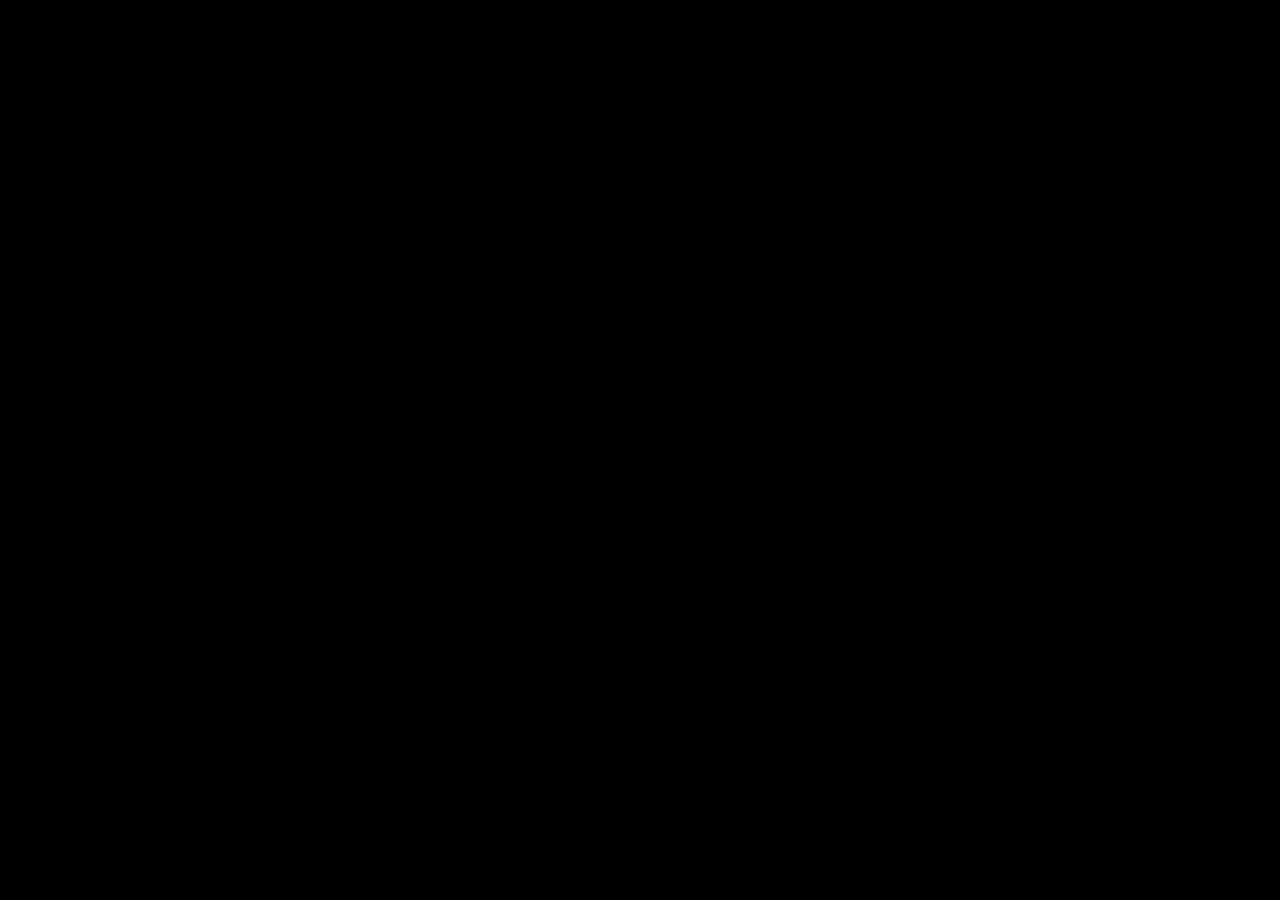
==== index.html @ aa19472d "Branch for under-construction version of the website, live at badlandsbrigade.dande.ca" ====
<!DOCTYPE html>
<html lang="en">
<head>
  <meta charset="UTF-8">
  <meta name="viewport" content="width=device-width, initial-scale=1.0">
  <title>Home | Badlands Brigade</title>
  <link rel="icon" href="images/brigade-favicon.png" type="image/x-icon" />
  <meta name="author" content="Dandelion | dande.ca | @5gooses on X"/>
  <!--update description with content from Whale-->
  <meta name="description" content="Welcome to the home of the Badlands Brigade!"/>
  <!--fonts-->
  <link rel="preconnect" href="https://fonts.bunny.net">
  <link href="https://fonts.bunny.net/css?family=abel:400|anaheim:400,500,700|anonymous-pro:400,700,700i|audiowide:400|pixelify-sans:400|press-start-2p:400" rel="stylesheet" />
  <link rel="stylesheet" href="styles/home-page-styles.css">
</head>
<body class="home-page">
  <nav>
    <!--<a href="pages/bloodhounds.html">-->
    <div class="coming-soon">
      <img class="home-logo" src="images/bloodhounds-logo-uwalani.png" alt="Bloodhounds">
      <h1>COMING SOON.</h1>
    </div>
    <!--</a>-->
    <!--<button class="topnav-open">
      <img src="images/hampurger-button.png" alt="">
    </button>-->
  </nav>
<!--
  <header class="navbar">
    <nav>
      <div class="site-name">
        <a href="index.html"><h1>Badlands Brigade</h1></a>
      </div>
      <div class="project-logo">
        <a href="pages/bloodhounds/bloodhounds.html">
         <img src="images/bloodhounds-logo-uwalani-header.png" alt="Bloodhounds">
        </a>
      </div>
      <div class="navlinks">
        <a href="pages/about.html">About</a>
        <a href="pages/meet-the-team.html">Meet the Team</a>
        <a href="pages/projects.html">Projects</a>
    </nav>  
  </header>
-->
<!--
  <main>
    <article id="site-under-construction">
      <h2>site under construction...</h2>
    	<p>check back soon!</p>
    </article>
  </main>
-->
<!--
  <footer>
    <p>Website design and structure (c) 2024 by Dandelion.</p>
    <p>Project content (c) 2024 members of the Badlands Brigade project collective.</p>
    <p>HolostarsEN, ARMIS, and associated IPs (c) 2016 COVER CORP.</p>
  </footer>
-->

</body>
</html>
---- styles/home-page-styles.css ----
/*
------------------
HOME PAGE STYLING
------------------
*/

@keyframes skeletonLoading {
  0% {
    background-image: url(../images/badlands-brigade-presents.gif);
    background-size: contain;
    background-repeat: no-repeat;
    background-position: center;
    background-attachment: fixed;
  }
  100% {
    
  }
}

@keyframes fadeIn {
  0% {
    opacity: 0;
  }
  100% {
    opacity: 1;
  }
}
@keyframes fadeOut {
  0% {
    opacity: 1;
  }
  100% {
    opacity: 0;
  }
}

/*
this isn't having any effect and I don't know why
@keyframes fadeIn {
  0% {
    background-color: black;
  }
  100% {
    background-image: url(../images/backgrounds-brigade-badlands.png);
    background-size: cover;
    background-repeat: no-repeat;
    background-position: center;
    background-attachment: fixed;
  }
}
*/

body.home-page {
  animation: 9s skeletonLoading 1 forwards;
  -webkit-animation: 9s skeletonLoading 1 forwards;
  -moz-animation: 10s skeletonLoading 1 forwards;
  -o-animation: 9s skeletonLoading 1 forwards;
  -ms-animation: 9s skeletonLoading 1 forwards;
  background-image: url(../images/backgrounds-brigade-badlands.png);
  background-color: black;
  background-size: cover;
  background-repeat: no-repeat;
  background-position: center;
  background-attachment: fixed;
  scrollbar-gutter: auto;
}

div.coming-soon {
  opacity: 0;
  animation: 2s fadeIn 3s 1 forwards;
  max-width: 90vw;
  display: flex;
  flex-direction: column;
  align-self: center;
  margin:auto;
  margin-top: 30vh;
}

h1{
  padding: 0;
  margin: 0;
  text-align: center;
  font-family: Anaheim, Arial, Helvetica, sans-serif;
  font-size: 3rem;
}
/*
div.home-page-skeleton {
  background-color: black;
  opacity: 1;
  animation: fadeOut 2s ease-out 4s 1 forwards;
}
*/
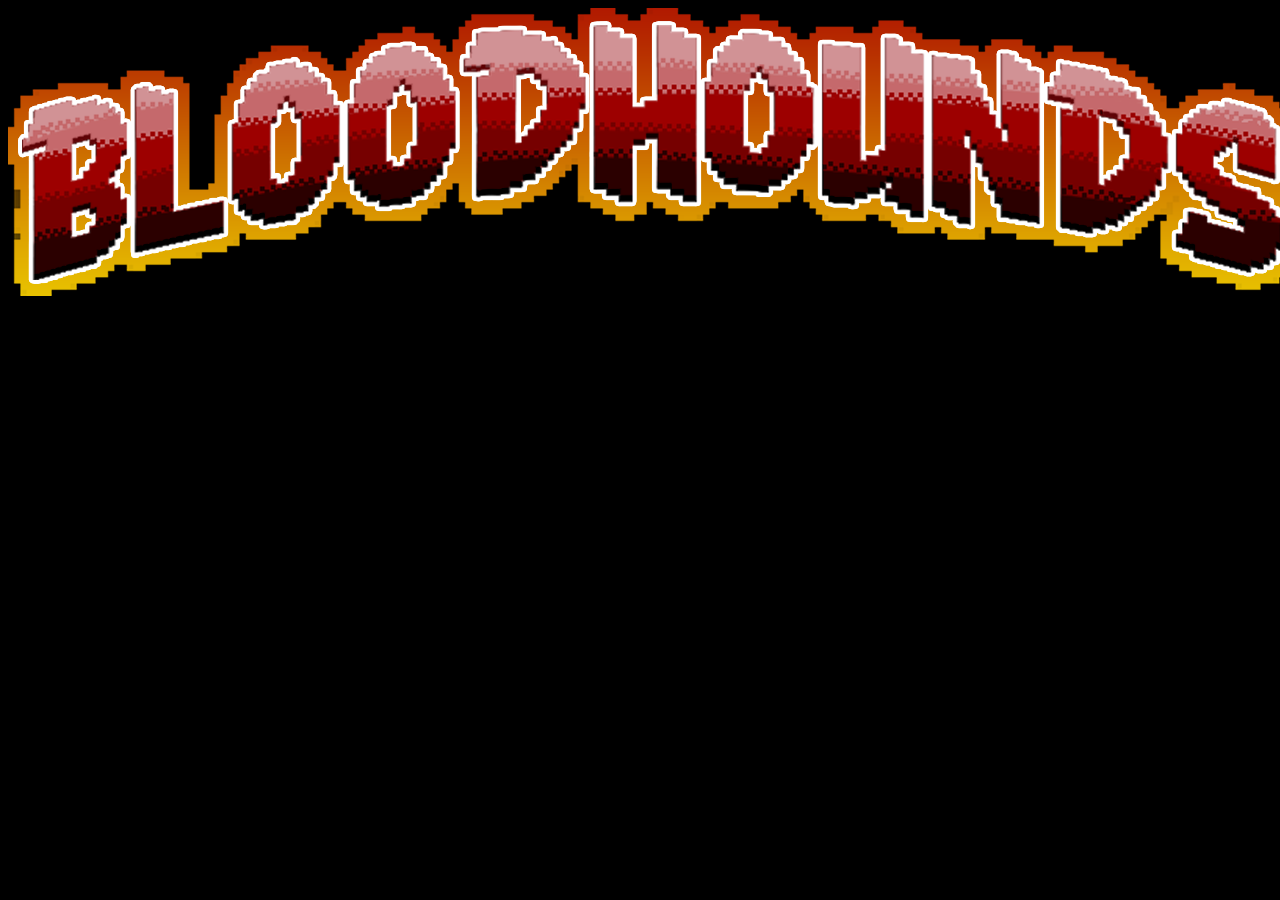
==== commit ba486eba: "adding badlands brigade favicon" ====
--- a/index.html
+++ b/index.html
@@ -4,7 +4,7 @@
   <meta charset="UTF-8">
   <meta name="viewport" content="width=device-width, initial-scale=1.0">
   <title>Home | Badlands Brigade</title>
-  <link rel="icon" href="images/brigade-favicon.png" type="image/x-icon" />
+  <link rel="icon" href="images/badlands brigade logo/brigade-favicon.png" type="../image/x-icon" />
   <meta name="author" content="Dandelion | dande.ca | @5gooses on X"/>
   <!--update description with content from Whale-->
   <meta name="description" content="Welcome to the home of the Badlands Brigade!"/>
@@ -15,12 +15,9 @@
 </head>
 <body class="home-page">
   <nav>
-    <!--<a href="pages/bloodhounds.html">-->
-    <div class="coming-soon">
+    <a href="pages/bloodhounds.html">
       <img class="home-logo" src="images/bloodhounds-logo-uwalani.png" alt="Bloodhounds">
-      <h1>COMING SOON.</h1>
-    </div>
-    <!--</a>-->
+    </a>
     <!--<button class="topnav-open">
       <img src="images/hampurger-button.png" alt="">
     </button>-->
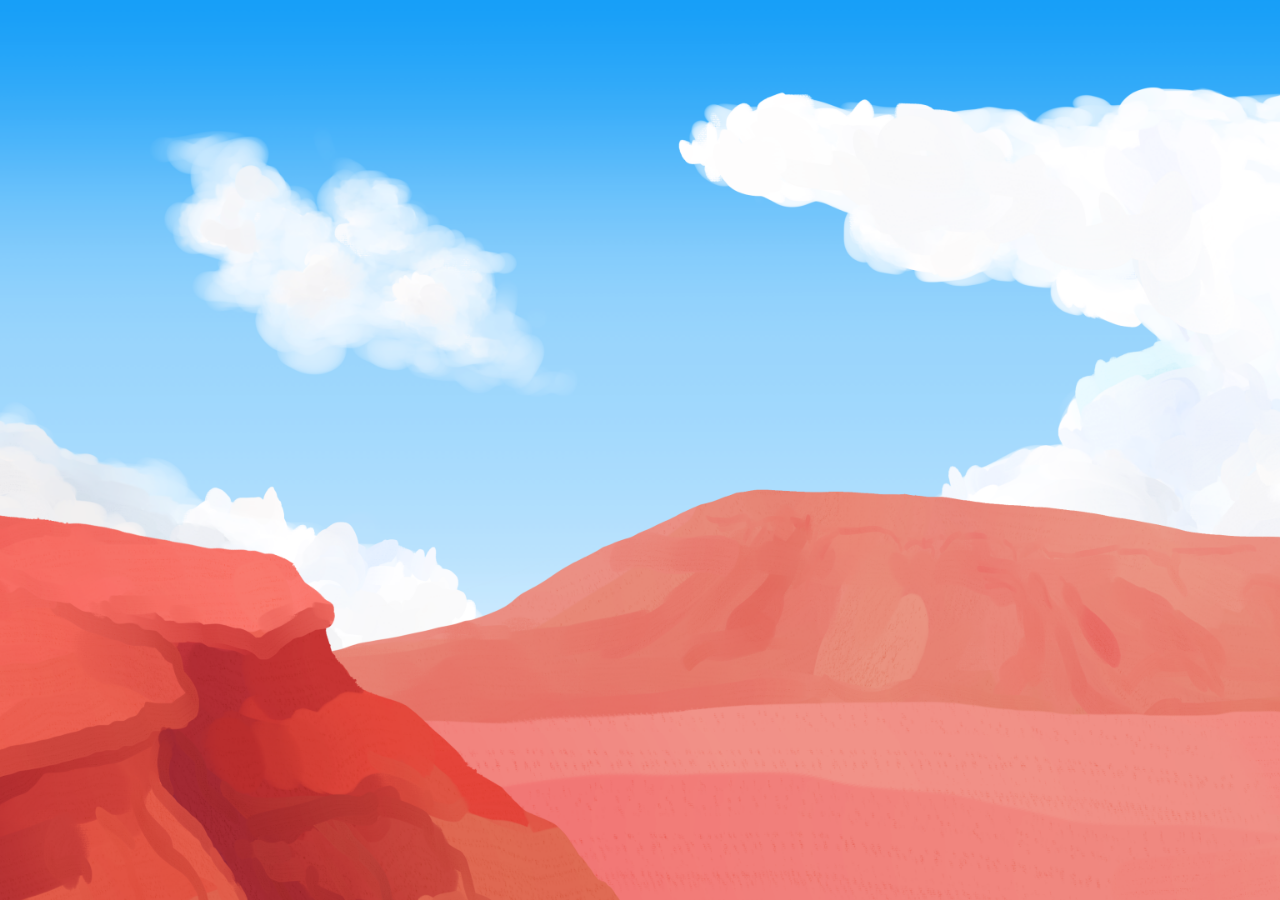
==== commit 1fecfc85: "added "enter" text to landing page; added smaller file sizes for desktop and mobile backgrounds; min" ====
--- a/index.html
+++ b/index.html
@@ -15,8 +15,10 @@
 </head>
 <body class="home-page">
   <nav>
-    <a href="pages/bloodhounds.html">
-      <img class="home-logo" src="images/bloodhounds-logo-uwalani.png" alt="Bloodhounds">
+    <a class="home-logo" href="pages/bloodhounds.html">
+
+      <img src="images/bloodhounds-logo-uwalani.png" alt="Bloodhounds">
+      <h1>Enter</h1>
     </a>
     <!--<button class="topnav-open">
       <img src="images/hampurger-button.png" alt="">
--- a/styles/home-page-styles.css
+++ b/styles/home-page-styles.css
@@ -56,37 +56,53 @@
   -moz-animation: 10s skeletonLoading 1 forwards;
   -o-animation: 9s skeletonLoading 1 forwards;
   -ms-animation: 9s skeletonLoading 1 forwards;
-  background-image: url(../images/backgrounds-brigade-badlands.png);
+  background-image: url(../images/backgrounds-brigade-badlands-1200sq-crop.png);
   background-color: black;
   background-size: cover;
   background-repeat: no-repeat;
   background-position: center;
   background-attachment: fixed;
   scrollbar-gutter: auto;
+  font-family: Pixelify Sans, 'Courier New', Courier, monospace;
+  text-decoration: none;
 }
 
-div.coming-soon {
+.home-logo { /*Bloodhounds logo + Enter button*/
   opacity: 0;
   animation: 2s fadeIn 3s 1 forwards;
   max-width: 90vw;
   display: flex;
   flex-direction: column;
-  align-self: center;
   margin:auto;
   margin-top: 30vh;
 }
+@media (width > 60em) {
+  .home-logo {
+    max-width: 50vw;
+  }
+  body.home-page {
+    background-image: url(../images/backgrounds-brigade-badlands-2250w-1080h-crop.png);
+  }
+}
 
-h1{
-  padding: 0;
-  margin: 0;
+h1 {
+  font-size: 3rem;
+  margin-top: -0.5rem;
   text-align: center;
-  font-family: Anaheim, Arial, Helvetica, sans-serif;
-  font-size: 3rem;
+  text-decoration: none;
+  color: #F5E9E9;
+  text-shadow: 1px 1px 2px black;
 }
-/*
-div.home-page-skeleton {
-  background-color: black;
-  opacity: 1;
-  animation: fadeOut 2s ease-out 4s 1 forwards;
+
+@media (width > 32em) {
+  h1 {
+    font-size: 5rem;
+    margin-top: -1.75rem;
+  }
 }
-*/+
+a {
+  color: #F5E9E9;
+  text-decoration: none;
+  text-shadow: black;
+}
